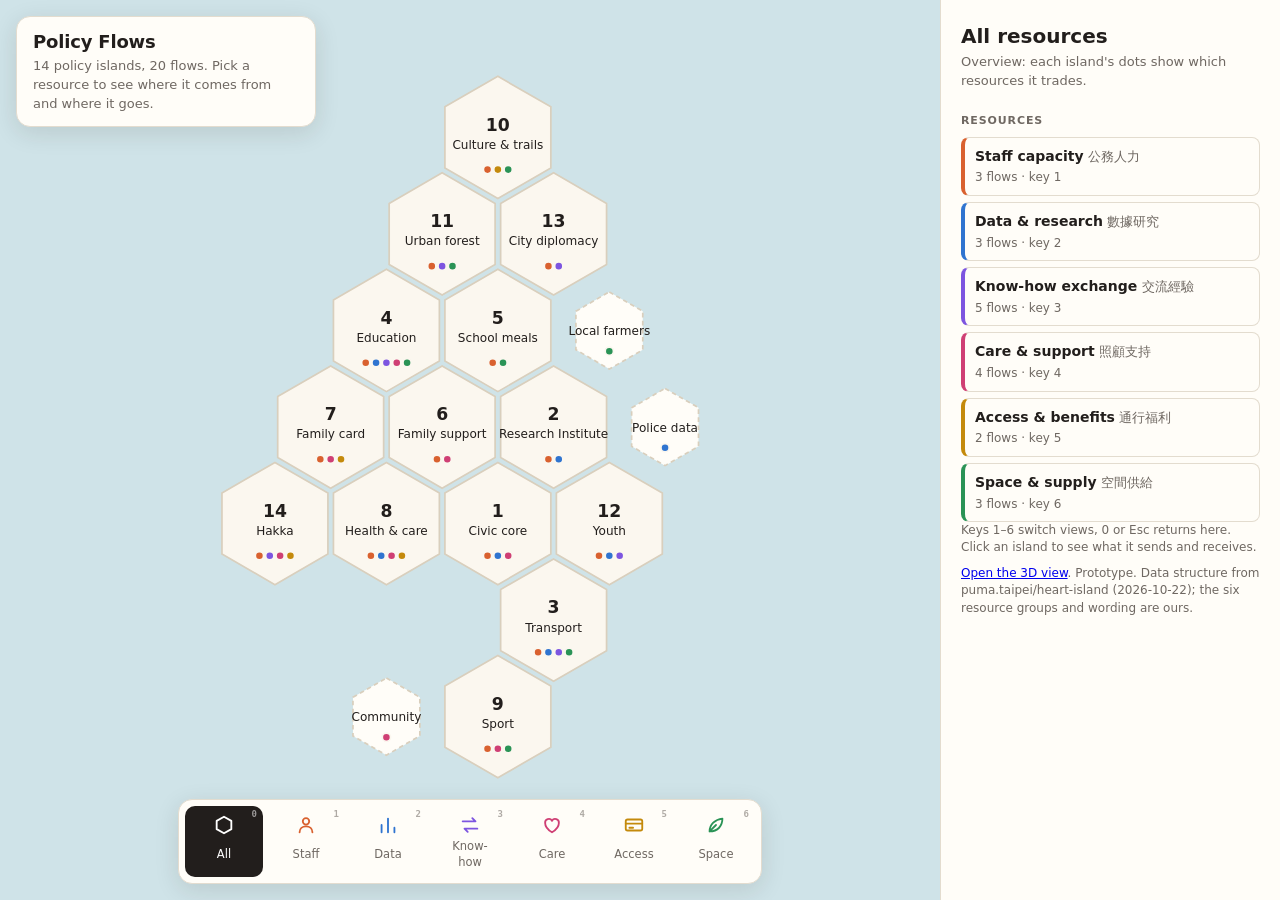
==== flat.html @ d50736ff "The policy map became a 3D diorama, with the flat map kept at flat.html index.html now renders the i" ====
<!doctype html>
<html lang="en">
<head>
  <meta charset="utf-8">
  <meta name="viewport" content="width=device-width, initial-scale=1">
  <title>Policy Flows (flat)</title>
  <link rel="stylesheet" href="style.css">
</head>
<body>
  <main id="stage">
    <header class="card title">
      <h1>Policy Flows</h1>
      <p>14 policy islands, 20 flows. Pick a resource to see where it comes from and where it goes.</p>
    </header>
    <svg id="map" role="img" aria-label="Hex map of policy islands"></svg>
    <div id="tip" class="card" hidden></div>
    <nav id="bar" class="card" aria-label="Resource views"></nav>
  </main>
  <aside id="panel"></aside>
  <script type="module" src="flat.js"></script>
</body>
</html>
---- style.css ----
:root {
  --bg: #f4f1ea;
  --water: #cfe3e8;
  --water-line: #bcd6dc;
  --land: #fbf7ef;
  --land-edge: #d9cfbd;
  --land-off: #e4e2dd;
  --ink: #221e1c;
  --muted: #6f6862;
  --card: #fffdf8;
  --card-edge: #e3dccf;
  --shadow: 0 6px 24px rgb(40 30 20 / 0.12);
  --staff: #d9612f;
  --data: #2f74d0;
  --knowhow: #7d55e0;
  --care: #cf3f74;
  --access: #c48a0c;
  --supply: #2a9356;
  /* 3D scene */
  --sky: #e6f0f1;
  --ground: #ece4cc;
  --ground-off: #dad8d3;
  --cliff: #d6c29d;
}
@media (prefers-color-scheme: dark) {
  :root:not([data-theme="light"]) {
    --bg: #15171a;
    --water: #1c2a30;
    --water-line: #24363d;
    --land: #2c2a27;
    --land-edge: #47423b;
    --land-off: #222325;
    --ink: #f1ece4;
    --muted: #a39b91;
    --card: #1f2023;
    --card-edge: #34353a;
    --shadow: 0 6px 24px rgb(0 0 0 / 0.4);
    --staff: #f08155;
    --data: #5c9bf0;
    --knowhow: #a585f5;
    --care: #ec6c9a;
    --access: #e8b134;
    --supply: #4cc07c;
    --sky: #11161b;
    --ground: #77705f;
    --ground-off: #3b3c3f;
    --cliff: #574b3b;
  }
}

* { box-sizing: border-box; }
html, body { margin: 0; height: 100%; }
body {
  background: var(--bg);
  color: var(--ink);
  font: 14px/1.45 system-ui, -apple-system, "PingFang TC", "Noto Sans TC", sans-serif;
  display: grid;
  grid-template-columns: 1fr 340px;
  overflow: hidden;
}
button { font: inherit; color: inherit; }

#stage { position: relative; background: var(--water); overflow: hidden; }
#map { width: 100%; height: 100%; display: block; }

.card {
  background: var(--card);
  border: 1px solid var(--card-edge);
  border-radius: 14px;
  box-shadow: var(--shadow);
}
.title { position: absolute; top: 16px; left: 16px; padding: 12px 16px; max-width: 300px; }
.title h1 { margin: 0 0 2px; font-size: 18px; letter-spacing: -0.01em; }
.title p { margin: 0; color: var(--muted); font-size: 13px; }

/* map */
.hex { fill: var(--land); stroke: var(--land-edge); stroke-width: 1.5; transition: fill .25s, opacity .25s; }
.node { cursor: pointer; }
.node:hover .hex { stroke: var(--ink); }
.node.focus .hex { stroke: var(--ink); stroke-width: 3; }
.port .hex { fill: var(--card); stroke-dasharray: 4 3; }
.num { font-size: 15px; font-weight: 700; text-anchor: middle; fill: var(--ink); pointer-events: none; }
.name { font-size: 10.5px; text-anchor: middle; fill: var(--ink); pointer-events: none; }
.role { font-size: 10px; font-weight: 700; text-anchor: middle; pointer-events: none; letter-spacing: .04em; }
.pip { stroke: var(--land); stroke-width: 1.5; }

/* info view on: the city goes gray, only the chosen network keeps color */
svg.info .node .hex { fill: var(--land-off); }
svg.info .node.off .num, svg.info .node.off .name { opacity: .35; }
svg.info .node.src .hex { fill: color-mix(in srgb, var(--rc) 75%, var(--land)); }
svg.info .node.both .hex { fill: color-mix(in srgb, var(--rc) 50%, var(--land)); }
svg.info .node.sink .hex { fill: color-mix(in srgb, var(--rc) 22%, var(--land)); }
svg.info .node.src .num, svg.info .node.src .name { fill: #fff; }
svg.info .pips { display: none; }

.lane-base { fill: none; stroke: var(--rc); stroke-opacity: .28; stroke-width: 7; stroke-linecap: round; }
.lane-dots { fill: none; stroke: var(--rc); stroke-width: 3.5; stroke-linecap: round; stroke-dasharray: 0.1 12; animation: run 1s linear infinite; }
.lane { transition: opacity .2s; }
.lanes.dim .lane:not(.hi) { opacity: .1; }
@keyframes run { to { stroke-dashoffset: -12.1; } }
@media (prefers-reduced-motion: reduce) { .lane-dots { animation: none; stroke-dasharray: 6 6; } }

/* 3D view */
#world { position: absolute; inset: 0; }
#world canvas { display: block; }
.labels { position: absolute; inset: 0; pointer-events: none; }
.lbl {
  pointer-events: auto; cursor: pointer; display: flex; align-items: center; gap: 5px;
  background: var(--card); border: 1px solid var(--card-edge); border-radius: 999px;
  padding: 2px 9px 2px 3px; font-size: 11.5px; white-space: nowrap; box-shadow: var(--shadow);
  transition: opacity .25s;
}
.lbl b {
  background: var(--ink); color: var(--card); border-radius: 999px; min-width: 18px; height: 18px;
  display: grid; place-items: center; font-size: 10.5px;
}
.lbl.port { font-size: 10.5px; padding-left: 8px; border-style: dashed; }
.lbl.port b { display: none; }
.lbl .rl { font-style: normal; font-weight: 700; color: var(--rc); font-size: 10.5px; }
.lbl .rl:empty, .lbl .pips:empty { display: none; }
.lbl .pips { display: flex; gap: 2px; }
.lbl .pips span { width: 6px; height: 6px; border-radius: 50%; background: var(--c); }
#world.info .lbl .pips { display: none; }
#world.info .lbl.off { opacity: .45; padding-right: 3px; }
#world.info .lbl.off:not(.port) .nm { display: none; }
#world.info .lbl.port.off { display: none; }
.lbl.src b, .lbl.both b { background: var(--rc); color: #fff; }
.lbl.focus { outline: 2px solid var(--ink); }
.nogl { position: absolute; top: 45%; left: 50%; transform: translateX(-50%); padding: 14px 18px; }

/* tooltip */
#tip { position: absolute; pointer-events: none; padding: 10px 12px; font-size: 12.5px; max-width: 260px; z-index: 5; }
#tip b { font-size: 13.5px; }
#tip .zh { color: var(--muted); }
#tip ul { margin: 6px 0 0; padding: 0; list-style: none; }
#tip li { margin: 2px 0; }

/* resource bar */
#bar {
  position: absolute; left: 50%; bottom: 16px; transform: translateX(-50%);
  display: flex; gap: 4px; padding: 6px;
}
#bar button {
  border: 0; background: none; border-radius: 10px; padding: 8px 10px 6px;
  display: grid; justify-items: center; gap: 2px; min-width: 78px; cursor: pointer;
  color: var(--muted); font-size: 11.5px; position: relative;
}
#bar button:hover { background: color-mix(in srgb, var(--c, var(--ink)) 10%, transparent); color: var(--ink); }
#bar button.on { background: var(--c, var(--ink)); color: #fff; }
#bar button svg { width: 22px; height: 22px; color: var(--c, var(--ink)); }
#bar button.on svg { color: #fff; }
#bar kbd { position: absolute; top: 3px; right: 6px; font: 600 9px ui-monospace, monospace; opacity: .55; }

/* side panel */
#panel { background: var(--card); border-left: 1px solid var(--card-edge); overflow-y: auto; padding: 22px 20px 40px; }
#panel h2 { margin: 0; font-size: 20px; display: flex; align-items: center; gap: 8px; }
#panel h2 svg { width: 22px; height: 22px; color: var(--c); }
#panel h3 { margin: 22px 0 8px; font-size: 11px; text-transform: uppercase; letter-spacing: .08em; color: var(--muted); }
#panel .zh { color: var(--muted); font-size: 13px; margin: 2px 0 8px; }
#panel p { margin: 0 0 8px; }
.stats { display: grid; grid-template-columns: repeat(3, 1fr); gap: 8px; margin-top: 14px; }
.stats div { border: 1px solid var(--card-edge); border-radius: 10px; padding: 8px 10px; }
.stats b { display: block; font-size: 20px; font-variant-numeric: tabular-nums; }
.stats span { font-size: 11.5px; color: var(--muted); }
.list { list-style: none; margin: 0; padding: 0; display: grid; gap: 6px; }
.list li {
  border: 1px solid var(--card-edge); border-left: 4px solid var(--c, var(--card-edge));
  border-radius: 8px; padding: 8px 10px; cursor: pointer;
}
.list li:hover { background: color-mix(in srgb, var(--c, var(--ink)) 8%, transparent); }
.route { font-size: 12px; color: var(--muted); margin-top: 3px; }
.legend { display: grid; gap: 6px; font-size: 12.5px; }
.legend div { display: flex; align-items: center; gap: 8px; }
.sw { width: 18px; height: 14px; border-radius: 3px; border: 1px solid var(--land-edge); flex: none; }
.back { border: 1px solid var(--card-edge); background: none; border-radius: 8px; padding: 4px 10px; cursor: pointer; margin-bottom: 14px; font-size: 12.5px; }
.note { font-size: 12px; color: var(--muted); margin-top: 22px; }

@media (max-width: 820px) {
  body { grid-template-columns: 1fr; grid-template-rows: 62vh auto; overflow: auto; }
  #panel { border-left: 0; border-top: 1px solid var(--card-edge); }
  .title { left: 16px; right: 16px; max-width: none; padding: 8px 12px; }
  .title p { display: none; }
  #bar { left: 16px; right: 16px; transform: none; overflow-x: auto; }
  #bar button { min-width: 64px; font-size: 10.5px; }
}
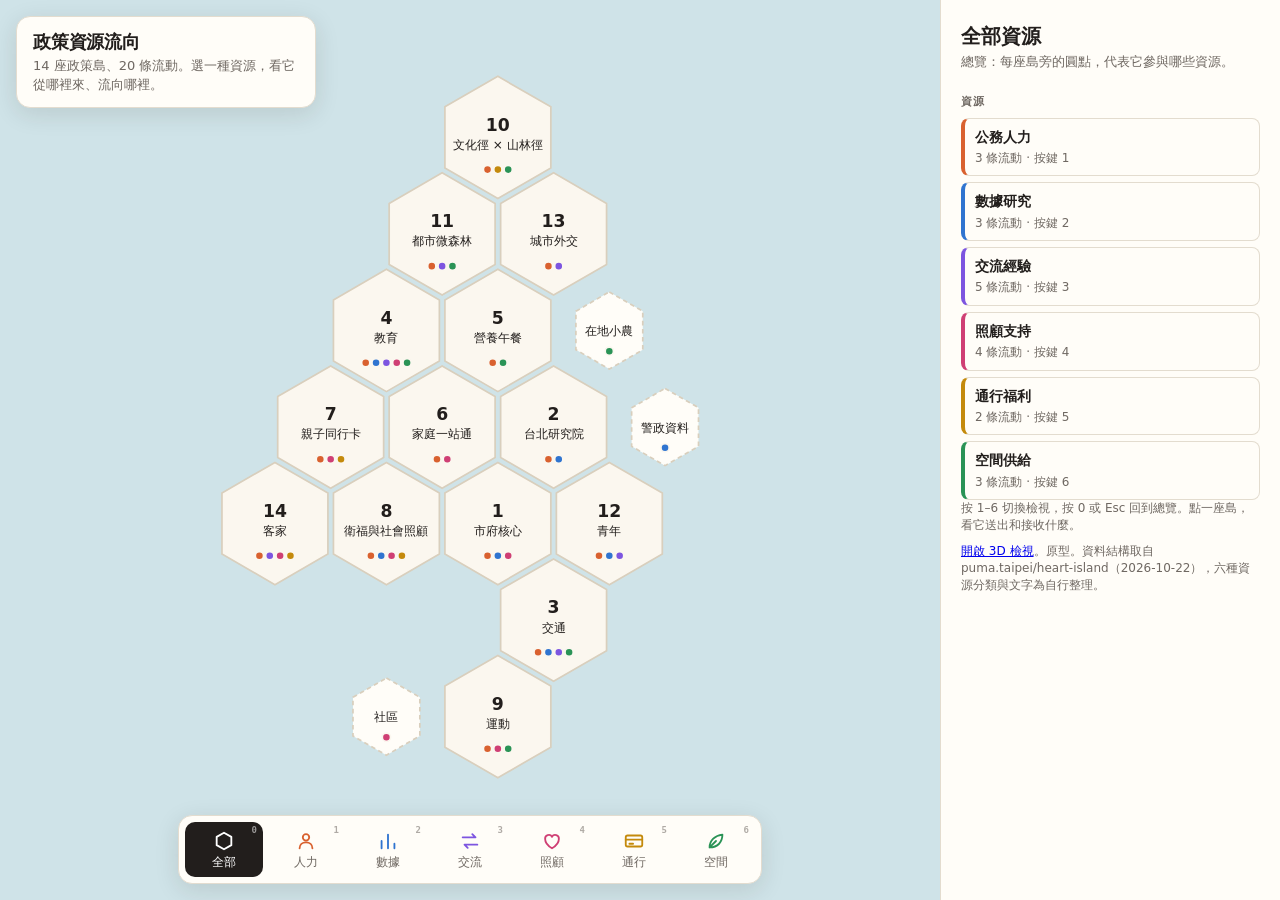
==== commit 3f6cd11c: "All on-screen text is now in Traditional Chinese (Taiwan) Island, outside-connection and resource na" ====
--- a/flat.html
+++ b/flat.html
@@ -1,20 +1,20 @@
 <!doctype html>
-<html lang="en">
+<html lang="zh-Hant-TW">
 <head>
   <meta charset="utf-8">
   <meta name="viewport" content="width=device-width, initial-scale=1">
-  <title>Policy Flows (flat)</title>
+  <title>政策資源流向（平面）</title>
   <link rel="stylesheet" href="style.css">
 </head>
 <body>
   <main id="stage">
     <header class="card title">
-      <h1>Policy Flows</h1>
-      <p>14 policy islands, 20 flows. Pick a resource to see where it comes from and where it goes.</p>
+      <h1>政策資源流向</h1>
+      <p>14 座政策島、20 條流動。選一種資源，看它從哪裡來、流向哪裡。</p>
     </header>
-    <svg id="map" role="img" aria-label="Hex map of policy islands"></svg>
+    <svg id="map" role="img" aria-label="政策島六角地圖"></svg>
     <div id="tip" class="card" hidden></div>
-    <nav id="bar" class="card" aria-label="Resource views"></nav>
+    <nav id="bar" class="card" aria-label="資源檢視"></nav>
   </main>
   <aside id="panel"></aside>
   <script type="module" src="flat.js"></script>
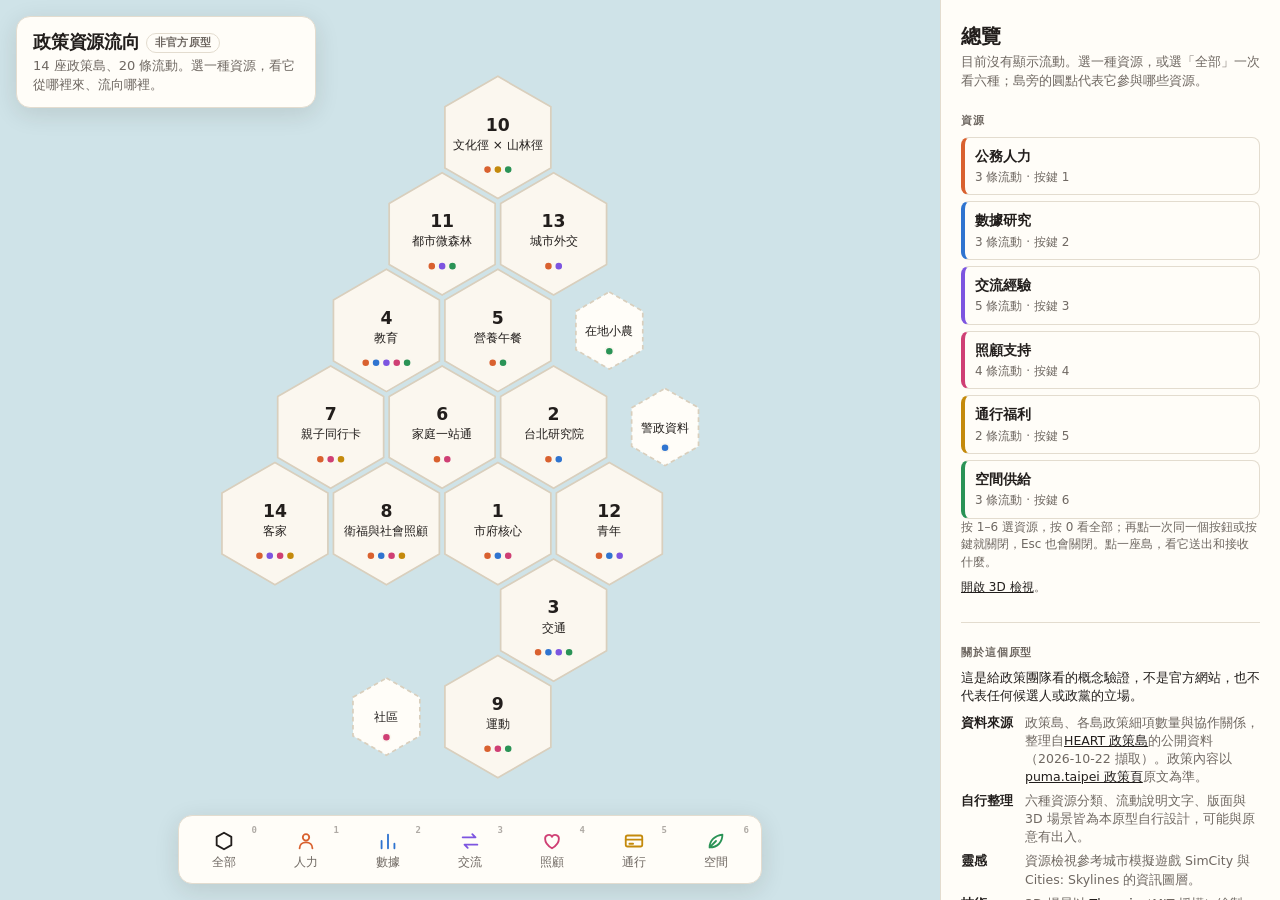
==== commit bc1a1216: "Both views say they are an unofficial prototype and credit their sources The title card carries a 非官" ====
--- a/flat.html
+++ b/flat.html
@@ -9,7 +9,7 @@
 <body>
   <main id="stage">
     <header class="card title">
-      <h1>政策資源流向</h1>
+      <h1>政策資源流向<span class="badge">非官方原型</span></h1>
       <p>14 座政策島、20 條流動。選一種資源，看它從哪裡來、流向哪裡。</p>
     </header>
     <svg id="map" role="img" aria-label="政策島六角地圖"></svg>
--- a/style.css
+++ b/style.css
@@ -45,7 +45,32 @@
     --ground: #77705f;
     --ground-off: #3b3c3f;
     --cliff: #574b3b;
+    color-scheme: dark;
   }
+}
+:root[data-theme="dark"] {
+  --bg: #15171a;
+  --water: #1c2a30;
+  --water-line: #24363d;
+  --land: #2c2a27;
+  --land-edge: #47423b;
+  --land-off: #222325;
+  --ink: #f1ece4;
+  --muted: #a39b91;
+  --card: #1f2023;
+  --card-edge: #34353a;
+  --shadow: 0 6px 24px rgb(0 0 0 / 0.4);
+  --staff: #f08155;
+  --data: #5c9bf0;
+  --knowhow: #a585f5;
+  --care: #ec6c9a;
+  --access: #e8b134;
+  --supply: #4cc07c;
+  --sky: #11161b;
+  --ground: #77705f;
+  --ground-off: #3b3c3f;
+  --cliff: #574b3b;
+  color-scheme: dark;
 }
 
 * { box-sizing: border-box; }
@@ -72,6 +97,11 @@
 .title { position: absolute; top: 16px; left: 16px; padding: 12px 16px; max-width: 300px; }
 .title h1 { margin: 0 0 2px; font-size: 18px; letter-spacing: -0.01em; }
 .title p { margin: 0; color: var(--muted); font-size: 13px; }
+.badge {
+  display: inline-block; vertical-align: 2px; margin-left: 6px; padding: 1px 8px;
+  border: 1px solid var(--card-edge); border-radius: 999px;
+  font-size: 11px; font-weight: 600; letter-spacing: .02em; color: var(--muted); white-space: nowrap;
+}
 
 /* map */
 .hex { fill: var(--land); stroke: var(--land-edge); stroke-width: 1.5; transition: fill .25s, opacity .25s; }
@@ -174,6 +204,12 @@
 .sw { width: 18px; height: 14px; border-radius: 3px; border: 1px solid var(--land-edge); flex: none; }
 .back { border: 1px solid var(--card-edge); background: none; border-radius: 8px; padding: 4px 10px; cursor: pointer; margin-bottom: 14px; font-size: 12.5px; }
 .note { font-size: 12px; color: var(--muted); margin-top: 22px; }
+.note a, .about a { color: var(--ink); }
+.about { margin-top: 26px; border-top: 1px solid var(--card-edge); font-size: 12.5px; color: var(--muted); }
+.about p { margin: 0 0 10px; color: var(--ink); }
+.about dl { display: grid; grid-template-columns: auto 1fr; gap: 6px 12px; margin: 0; }
+.about dt { font-weight: 600; color: var(--ink); white-space: nowrap; }
+.about dd { margin: 0; min-width: 0; }
 
 @media (max-width: 820px) {
   body { grid-template-columns: 1fr; grid-template-rows: 62vh auto; overflow: auto; }
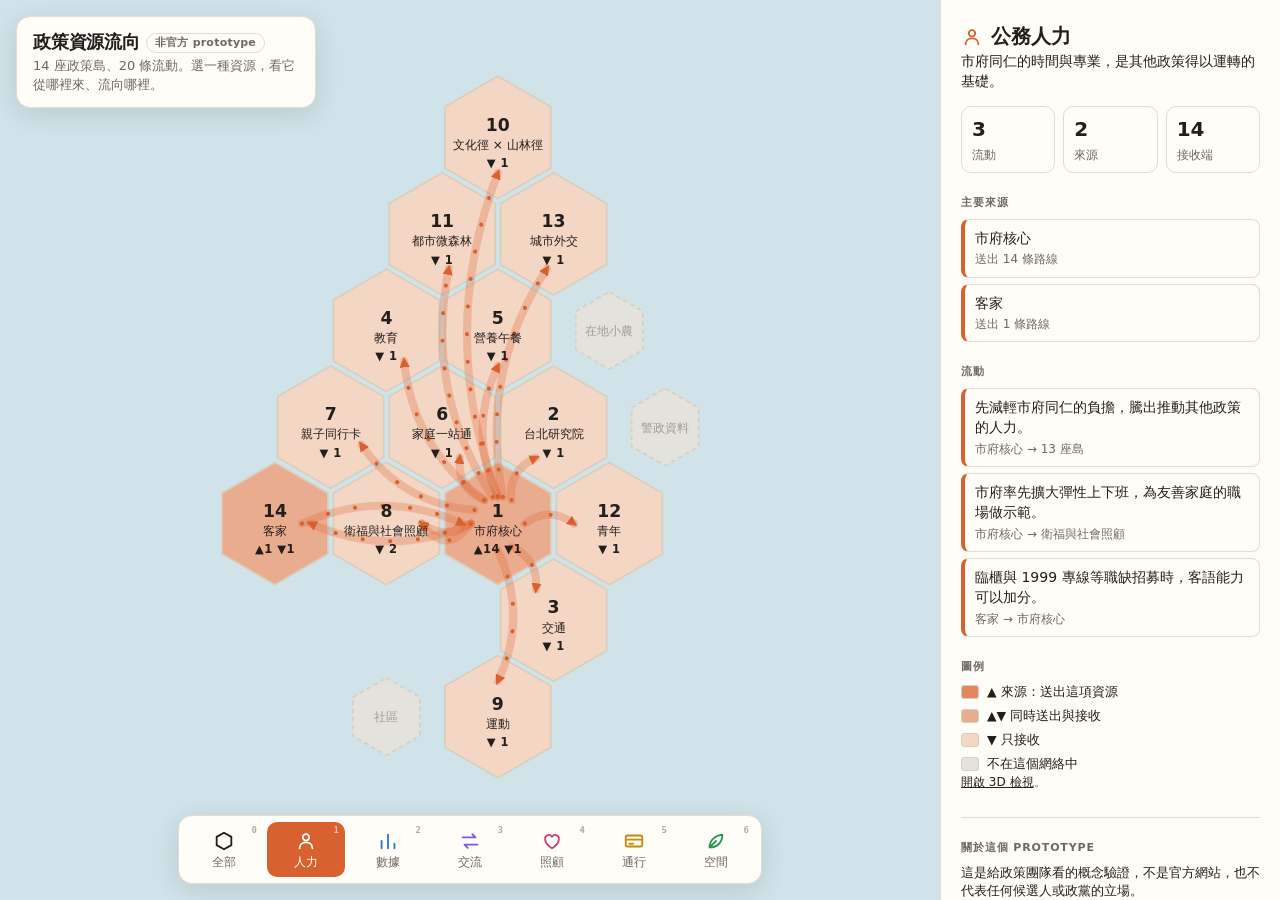
==== commit ae0f46ba: "The page calls itself a "prototype" instead of 原型 All four on-screen uses switch to the English word" ====
--- a/flat.html
+++ b/flat.html
@@ -9,7 +9,7 @@
 <body>
   <main id="stage">
     <header class="card title">
-      <h1>政策資源流向<span class="badge">非官方原型</span></h1>
+      <h1>政策資源流向<span class="badge">非官方 prototype</span></h1>
       <p>14 座政策島、20 條流動。選一種資源，看它從哪裡來、流向哪裡。</p>
     </header>
     <svg id="map" role="img" aria-label="政策島六角地圖"></svg>
--- a/style.css
+++ b/style.css
@@ -124,10 +124,11 @@
 svg.info .pips { display: none; }
 
 .lane-base { fill: none; stroke: var(--rc); stroke-opacity: .28; stroke-width: 7; stroke-linecap: round; }
-.lane-dots { fill: none; stroke: var(--rc); stroke-width: 3.5; stroke-linecap: round; stroke-dasharray: 0.1 12; animation: run 1s linear infinite; }
+.lane-dots { fill: none; stroke: var(--rc); stroke-width: 3.5; stroke-linecap: round; stroke-dasharray: 0.1 24; animation: run 2s linear infinite; }
 .lane { transition: opacity .2s; }
-.lanes.dim .lane:not(.hi) { opacity: .1; }
-@keyframes run { to { stroke-dashoffset: -12.1; } }
+.lanes.dim .lane:not(.hi) { opacity: .65; }
+.lanes.dim .lane:not(.hi) .lane-dots { display: none; }
+@keyframes run { to { stroke-dashoffset: -24.1; } }
 @media (prefers-reduced-motion: reduce) { .lane-dots { animation: none; stroke-dasharray: 6 6; } }
 
 /* 3D view */
@@ -180,6 +181,9 @@
 #bar button svg { width: 22px; height: 22px; color: var(--c, var(--ink)); }
 #bar button.on svg { color: #fff; }
 #bar kbd { position: absolute; top: 3px; right: 6px; font: 600 9px ui-monospace, monospace; opacity: .55; }
+#bar .togs { display: flex; gap: 4px; margin-left: 4px; padding-left: 8px; border-left: 1px solid var(--card-edge); }
+#bar .tog.on { background: var(--ink); color: var(--card); }
+#bar .tog.on svg { color: var(--card); }
 
 /* side panel */
 #panel { background: var(--card); border-left: 1px solid var(--card-edge); overflow-y: auto; padding: 22px 20px 40px; }
@@ -216,6 +220,14 @@
   #panel { border-left: 0; border-top: 1px solid var(--card-edge); }
   .title { left: 16px; right: 16px; max-width: none; padding: 8px 12px; }
   .title p { display: none; }
-  #bar { left: 16px; right: 16px; transform: none; overflow-x: auto; }
-  #bar button { min-width: 64px; font-size: 10.5px; }
-}
+  /* The seven resources share one row; the toggles drop to a compact row below. */
+  #bar { left: 16px; right: 16px; transform: none; flex-wrap: wrap; }
+  #bar > button { flex: 1 1 0; min-width: 0; padding: 6px 2px 5px; font-size: 10.5px; }
+  #bar kbd { display: none; }
+  #bar .togs {
+    flex: 1 0 100%; justify-content: center; margin: 2px 0 0; padding: 4px 0 0;
+    border-left: 0; border-top: 1px solid var(--card-edge);
+  }
+  #bar .tog { display: flex; align-items: center; gap: 6px; min-width: 0; padding: 4px 12px; font-size: 11.5px; }
+  #bar .tog svg { width: 18px; height: 18px; }
+}
